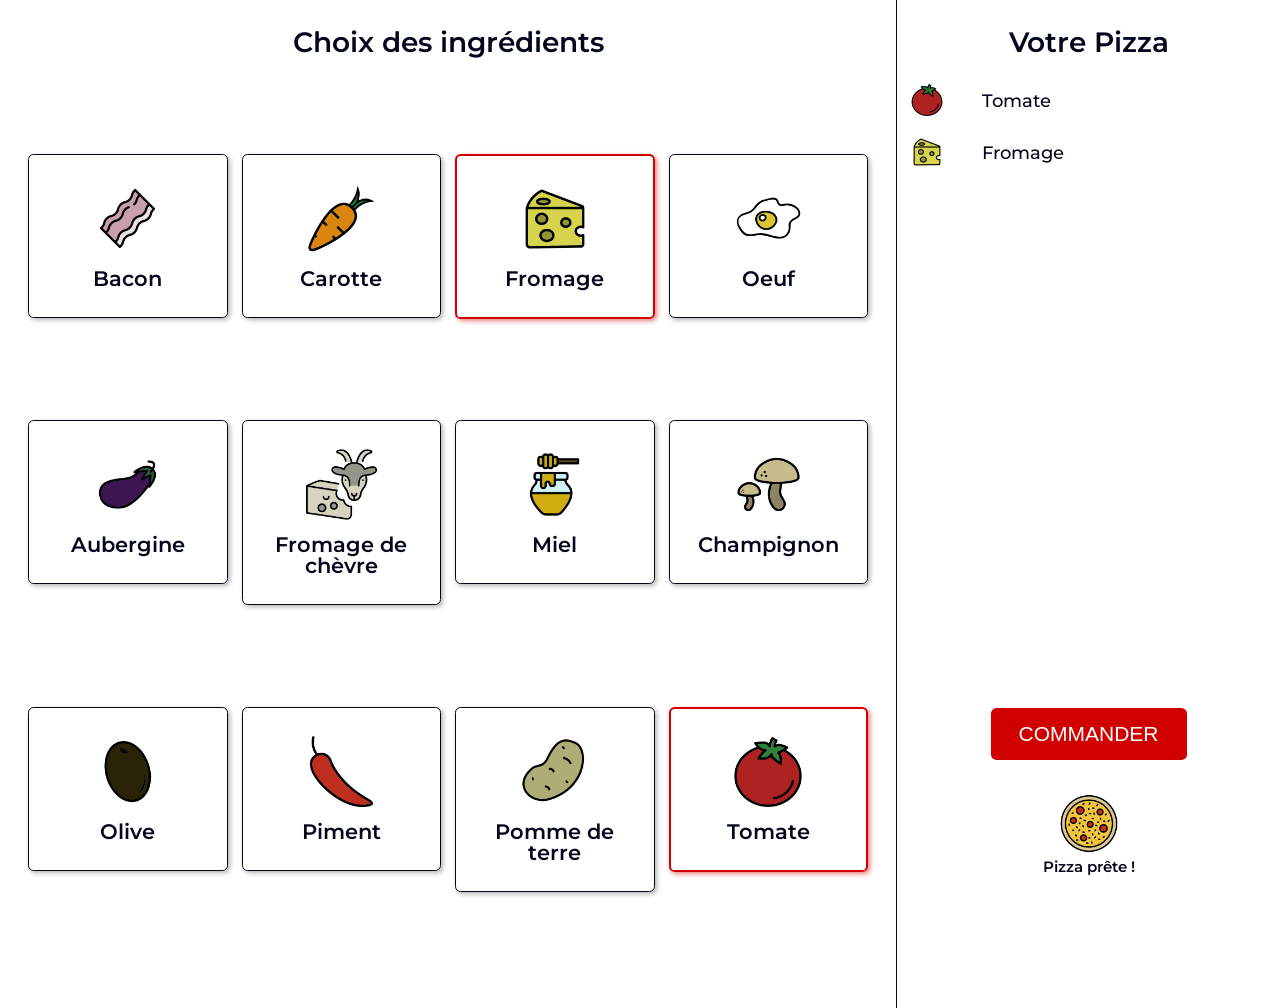
==== Projet Pizzeria/index.html @ 06ca9e21 "Initialisation Projet Pizzeria" ====
<!DOCTYPE html>
<html lang="fr">
    <head>
        <meta charset="UTF-8">
        <title>Pizzeria</title>
        <link rel="preconnect" href="https://fonts.googleapis.com">
        <link rel="preconnect" href="https://fonts.gstatic.com" crossorigin>
        <link href="https://fonts.googleapis.com/css2?family=Montserrat:wght@100;300;400;500;600;700;800;900&display=swap" rel="stylesheet">
        <link rel="stylesheet" href="assets/css/style.css" />
    </head>
    <body>
        <h1 class="sr-only">Pizzeria</h1>
        <main>
            <section id="stage">
                <h2>Choix des ingrédients</h2>
                <ul>
                    <li>
                        <article>
                            <header>
                                <figure>
                                    <img src="assets/img/bacon.png" alt="Bacon" />
                                </figure>
                                <h3>Bacon</h3>
                            </header>
                        </article>
                    </li>
                    <li>
                        <article>
                            <header>
                                <figure>
                                    <img src="assets/img/carrots.png" alt="Carotte" />
                                </figure>
                                <h3>Carotte</h3>
                            </header>
                        </article>
                    </li>
                    <li>
                        <article class="selected">
                            <header>
                                <figure>
                                    <img src="assets/img/cheese.png" alt="Fromage" />
                                </figure>
                                <h3>Fromage</h3>
                            </header>
                        </article>
                    </li>
                    <li>
                        <article>
                            <header>
                                <figure>
                                    <img src="assets/img/egg.png" alt="Oeuf" />
                                </figure>
                                <h3>Oeuf</h3>
                            </header>
                        </article>
                    </li>
                    <li>
                        <article>
                            <header>
                                <figure>
                                    <img src="assets/img/eggplant.png" alt="Aubergine" />
                                </figure>
                                <h3>Aubergine</h3>
                            </header>
                        </article>
                    </li>
                    <li>
                        <article>
                            <header>
                                <figure>
                                    <img src="assets/img/goat-cheese.png" alt="Fromage de chèvre" />
                                </figure>
                                <h3>Fromage de chèvre</h3>
                            </header>
                        </article>
                    </li>
                    <li>
                        <article>
                            <header>
                                <figure>
                                    <img src="assets/img/honey.png" alt="Miel" />
                                </figure>
                                <h3>Miel</h3>
                            </header>
                        </article>
                    </li>
                    <li>
                        <article>
                            <header>
                                <figure>
                                    <img src="assets/img/mushroom.png" alt="Champignon" />
                                </figure>
                                <h3>Champignon</h3>
                            </header>
                        </article>
                    </li>
                    <li>
                        <article>
                            <header>
                                <figure>
                                    <img src="assets/img/olive.png" alt="Olive" />
                                </figure>
                                <h3>Olive</h3>
                            </header>
                        </article>
                    </li>
                    <li>
                        <article>
                            <header>
                                <figure>
                                    <img src="assets/img/pepper.png" alt="Piment" />
                                </figure>
                                <h3>Piment</h3>
                            </header>
                        </article>
                    </li>
                    <li>
                        <article>
                            <header>
                                <figure>
                                    <img src="assets/img/potato.png" alt="Pomme de terre" />
                                </figure>
                                <h3>Pomme de terre</h3>
                            </header>
                        </article>
                    </li>
                    <li>
                        <article class="selected">
                            <header>
                                <figure>
                                    <img src="assets/img/tomato.png" alt="Tomate" />
                                </figure>
                                <h3>Tomate</h3>
                            </header>
                        </article>
                    </li>
                </ul>
            </section>
            <aside>
                <h2>Votre Pizza</h2>
                <ul>
                    <li>
                        <article>
                            <header>
                                <figure>
                                    <img src="assets/img/tomato.png" alt="Tomate" />
                                </figure>
                                <h3>Tomate</h3>
                            </header>
                        </article>
                    </li>
                    <li>
                        <article>
                            <header>
                                <figure>
                                    <img src="assets/img/cheese.png" alt="Fromage" />
                                </figure>
                                <h3>Fromage</h3>
                            </header>
                        </article>
                    </li>
                    <li>
                        <button id="order">
                            Commander
                        </button>
                    </li>
                </ul>
                <section>
                    <h3 class="sr-only">Statut de la commande</h3>
                    <figure>
                        <img src="assets/img/pizza.png" alt="Pizza" />
                    </figure>
                    <h4>Pizza prête !</h4>
                </section>
            </aside>
        </main>
        <script type="module" src="assets/js/index.js"></script>
    </body>
</html>
---- Projet Pizzeria/assets/css/style.css ----
/* http://meyerweb.com/eric/tools/css/reset/
   v2.0 | 20110126
   License: none (public domain)
*/
html, body, div, span, applet, object, iframe,
h1, h2, h3, h4, h5, h6, p, blockquote, pre,
a, abbr, acronym, address, big, cite, code,
del, dfn, em, img, ins, kbd, q, s, samp,
small, strike, strong, sub, sup, tt, var,
b, u, i, center,
dl, dt, dd, ol, ul, li,
fieldset, form, label, legend,
table, caption, tbody, tfoot, thead, tr, th, td,
article, aside, canvas, details, embed,
figure, figcaption, footer, header, hgroup,
menu, nav, output, ruby, section, summary,
time, mark, audio, video {
  margin: 0;
  padding: 0;
  border: 0;
  font-size: 100%;
  font: inherit;
  vertical-align: baseline;
}

/* HTML5 display-role reset for older browsers */
article, aside, details, figcaption, figure,
footer, header, hgroup, menu, nav, section {
  display: block;
}

body {
  line-height: 1;
}

ol, ul {
  list-style: none;
}

blockquote, q {
  quotes: none;
}

blockquote:before, blockquote:after,
q:before, q:after {
  content: '';
  content: none;
}

table {
  border-collapse: collapse;
  border-spacing: 0;
}

/* VARS */
/* LAYOUTS */
main > aside {
  border-left: 1px solid #03071e;
  padding: 2rem 1rem;
  display: grid;
  grid-template-rows: 0.1fr 0.7fr 0.2fr;
}
main > aside h2 {
  font-size: 2rem;
  font-weight: 600;
  text-align: center;
}
main > aside > ul {
  display: grid;
  grid-template-rows: repeat(13, 1fr);
  padding: 2rem 0;
}
main > aside > ul article {
  width: 100%;
  height: 100%;
}
main > aside > ul article header {
  display: grid;
  grid-template-columns: 0.2fr 0.8fr;
}
main > aside > ul article header figure {
  height: 100%;
}
main > aside > ul article header figure img {
  width: 45%;
}
main > aside > ul article header h3 {
  align-self: center;
  justify-self: start;
  font-size: 1.3rem;
  font-weight: 500;
}
main > aside > ul li:last-of-type {
  grid-row: 13 / 14;
  text-align: center;
}
main > aside > ul li:last-of-type button {
  background-color: #d00000;
  color: white;
  padding: 1rem 2rem;
  border: none;
  border-radius: 0.4rem;
  text-transform: uppercase;
  font-size: 1.5rem;
  font-weight: 500;
}
main > aside section {
  width: 100%;
  height: 100%;
}
main > aside section figure {
  width: 100%;
  display: flex;
  align-items: center;
  justify-content: center;
}
main > aside section figure img {
  width: 20%;
}
main > aside section h4 {
  font-size: 1.1rem;
  font-weight: 600;
  text-align: center;
}

#stage {
  display: grid;
  grid-template-rows: 0.1fr 0.9fr;
  padding-top: 2rem;
}
#stage h2 {
  font-size: 2rem;
  font-weight: 600;
  text-align: center;
}
#stage ul {
  display: grid;
  grid-template-columns: repeat(4, 1fr);
  column-gap: 1rem;
  row-gap: 1rem;
  padding: 2rem;
}
#stage ul article {
  padding: 2rem;
  border-radius: 0.4rem;
}
#stage ul article:not(.selected) {
  border: 1px solid #03071e;
  box-shadow: 2px 2px 5px rgba(0, 0, 0, 0.3);
}
#stage ul article.selected {
  border: 2px solid #d00000;
  box-shadow: 2px 2px 5px rgba(208, 0, 0, 0.5);
}
#stage ul article figure {
  width: 100%;
  display: flex;
  align-items: center;
  justify-content: center;
}
#stage ul article figure img {
  width: 50%;
}
#stage ul article h3 {
  font-size: 1.5rem;
  font-weight: 600;
  text-align: center;
  margin-top: 1rem;
}

html {
  font-size: 14px;
  font-family: 'Montserrat', sans-serif;
}

body {
  width: 100vw;
  height: 100vh;
  overflow: hidden;
  color: #03071e;
}
body main {
  width: 100vw;
  height: 100vh;
  display: grid;
  grid-template-columns: 0.7fr 0.3fr;
}

.sr-only {
  display: none;
}
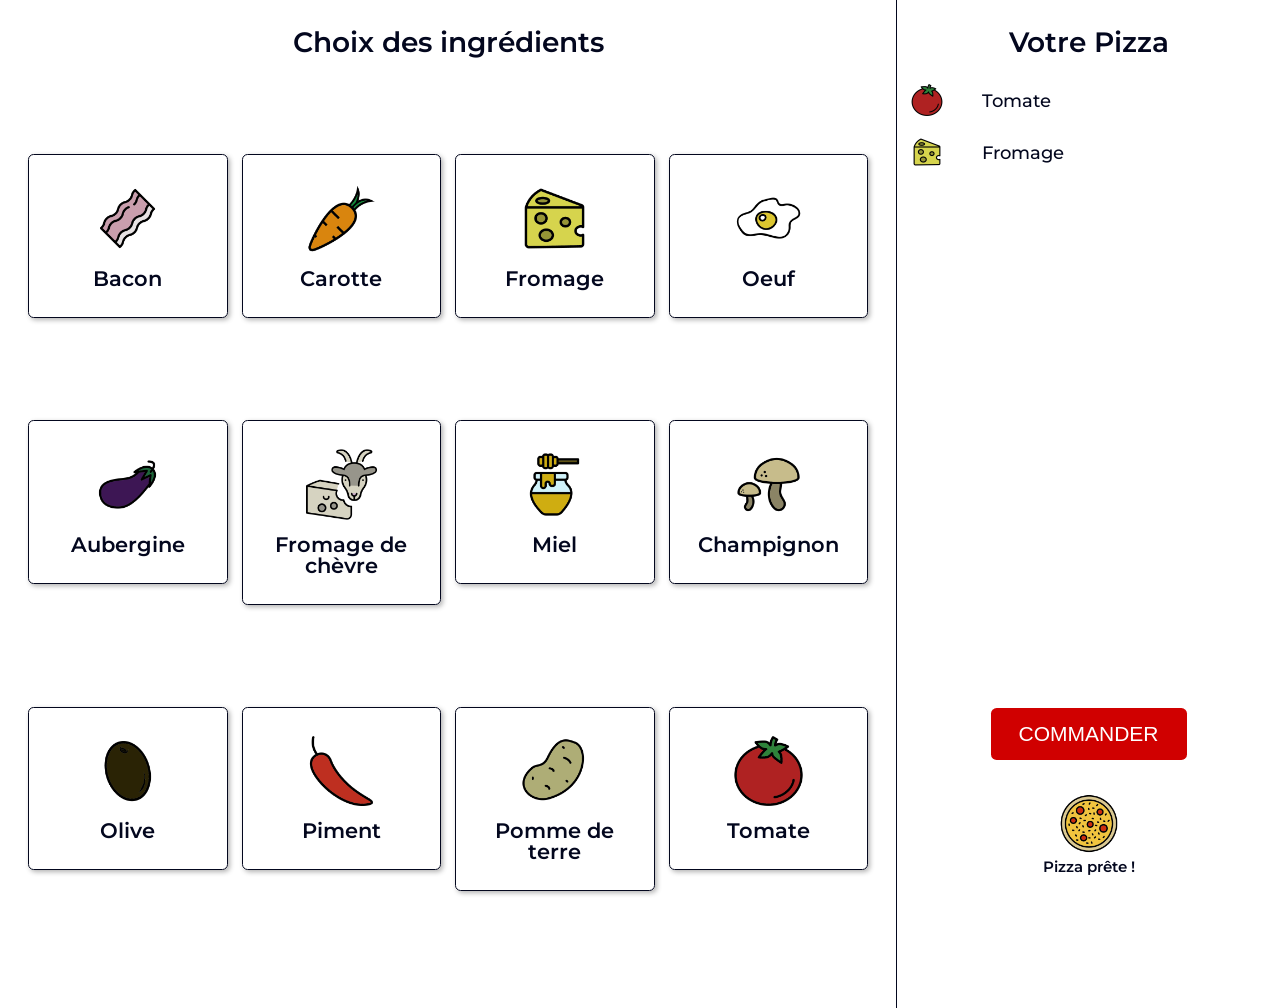
==== commit 285b5008: "Projet Pizzeria" ====
--- a/Projet Pizzeria/index.html
+++ b/Projet Pizzeria/index.html
@@ -14,126 +14,7 @@
             <section id="stage">
                 <h2>Choix des ingrédients</h2>
                 <ul>
-                    <li>
-                        <article>
-                            <header>
-                                <figure>
-                                    <img src="assets/img/bacon.png" alt="Bacon" />
-                                </figure>
-                                <h3>Bacon</h3>
-                            </header>
-                        </article>
-                    </li>
-                    <li>
-                        <article>
-                            <header>
-                                <figure>
-                                    <img src="assets/img/carrots.png" alt="Carotte" />
-                                </figure>
-                                <h3>Carotte</h3>
-                            </header>
-                        </article>
-                    </li>
-                    <li>
-                        <article class="selected">
-                            <header>
-                                <figure>
-                                    <img src="assets/img/cheese.png" alt="Fromage" />
-                                </figure>
-                                <h3>Fromage</h3>
-                            </header>
-                        </article>
-                    </li>
-                    <li>
-                        <article>
-                            <header>
-                                <figure>
-                                    <img src="assets/img/egg.png" alt="Oeuf" />
-                                </figure>
-                                <h3>Oeuf</h3>
-                            </header>
-                        </article>
-                    </li>
-                    <li>
-                        <article>
-                            <header>
-                                <figure>
-                                    <img src="assets/img/eggplant.png" alt="Aubergine" />
-                                </figure>
-                                <h3>Aubergine</h3>
-                            </header>
-                        </article>
-                    </li>
-                    <li>
-                        <article>
-                            <header>
-                                <figure>
-                                    <img src="assets/img/goat-cheese.png" alt="Fromage de chèvre" />
-                                </figure>
-                                <h3>Fromage de chèvre</h3>
-                            </header>
-                        </article>
-                    </li>
-                    <li>
-                        <article>
-                            <header>
-                                <figure>
-                                    <img src="assets/img/honey.png" alt="Miel" />
-                                </figure>
-                                <h3>Miel</h3>
-                            </header>
-                        </article>
-                    </li>
-                    <li>
-                        <article>
-                            <header>
-                                <figure>
-                                    <img src="assets/img/mushroom.png" alt="Champignon" />
-                                </figure>
-                                <h3>Champignon</h3>
-                            </header>
-                        </article>
-                    </li>
-                    <li>
-                        <article>
-                            <header>
-                                <figure>
-                                    <img src="assets/img/olive.png" alt="Olive" />
-                                </figure>
-                                <h3>Olive</h3>
-                            </header>
-                        </article>
-                    </li>
-                    <li>
-                        <article>
-                            <header>
-                                <figure>
-                                    <img src="assets/img/pepper.png" alt="Piment" />
-                                </figure>
-                                <h3>Piment</h3>
-                            </header>
-                        </article>
-                    </li>
-                    <li>
-                        <article>
-                            <header>
-                                <figure>
-                                    <img src="assets/img/potato.png" alt="Pomme de terre" />
-                                </figure>
-                                <h3>Pomme de terre</h3>
-                            </header>
-                        </article>
-                    </li>
-                    <li>
-                        <article class="selected">
-                            <header>
-                                <figure>
-                                    <img src="assets/img/tomato.png" alt="Tomate" />
-                                </figure>
-                                <h3>Tomate</h3>
-                            </header>
-                        </article>
-                    </li>
+                    
                 </ul>
             </section>
             <aside>
